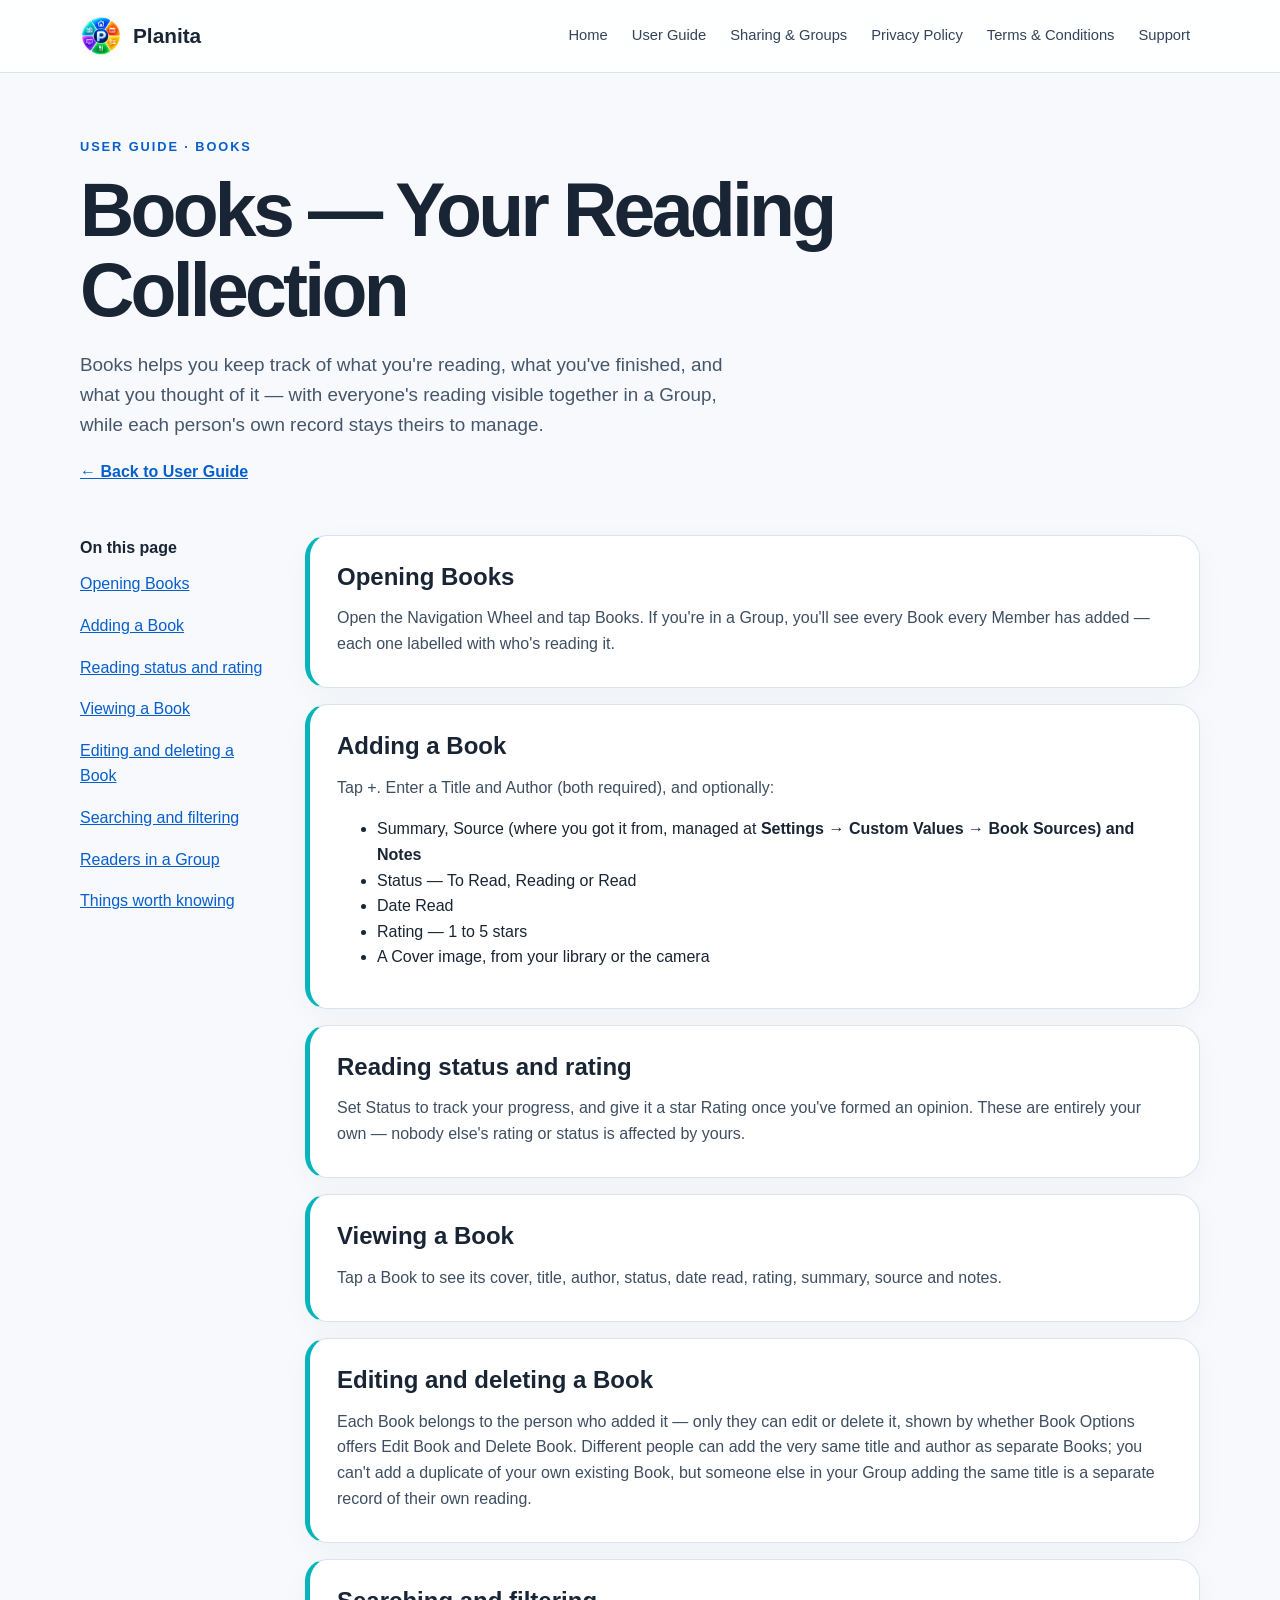
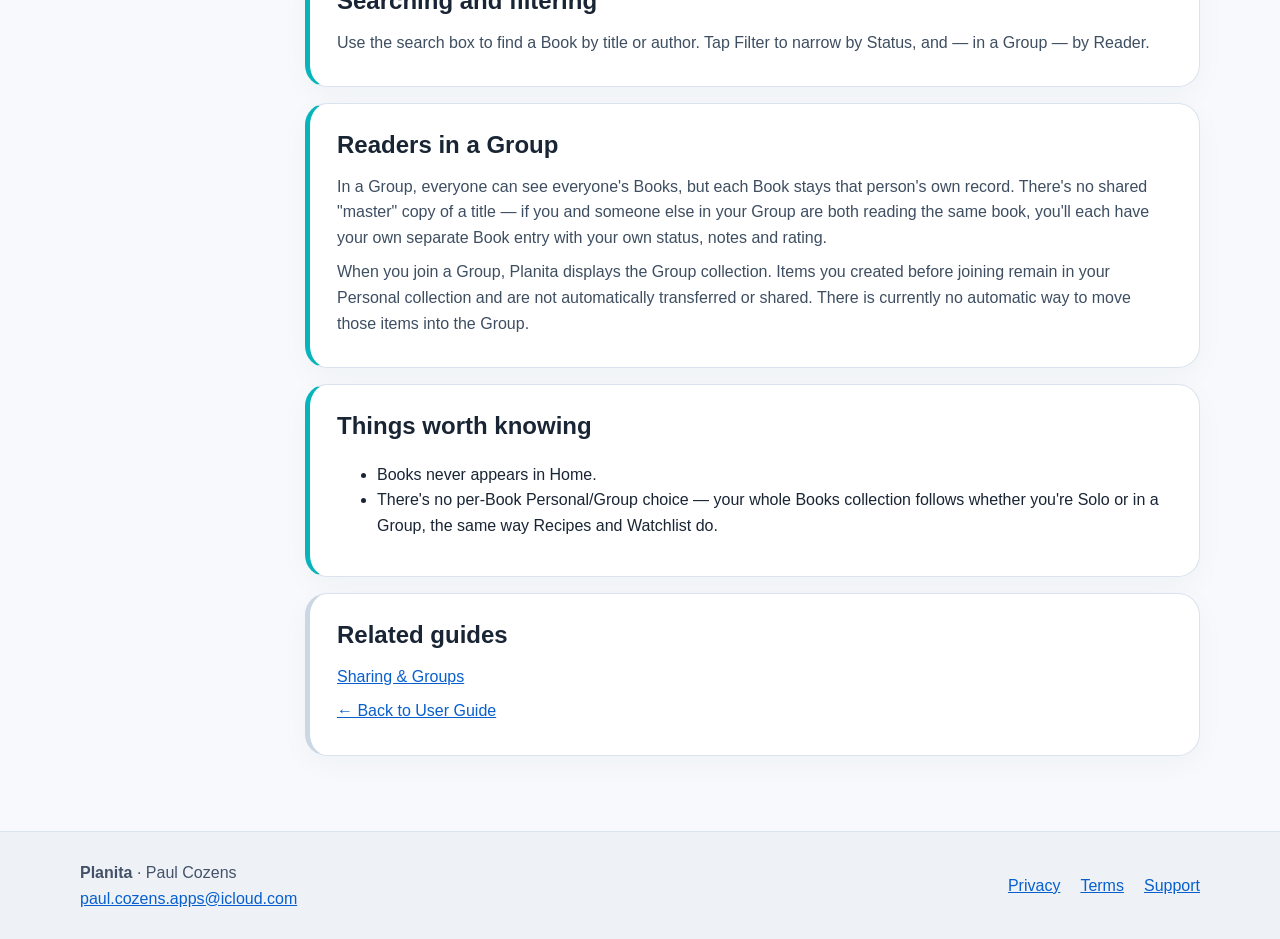
==== books.html @ 1e4706f8 "Added User Guide to Site" ====
<!doctype html><html lang="en-GB"><head><meta charset="utf-8"><meta name="viewport" content="width=device-width,initial-scale=1"><meta name="color-scheme" content="light dark"><meta name="description" content="Planita helps organise events, lists, recipes, films and television, and books."><title>Books — Your Reading Collection · Planita</title><link rel="icon" href="assets/planita-app-icon.png"><link rel="stylesheet" href="assets/site.css"></head><body><a class="skip" href="#main">Skip to content</a><header class="site-header"><div class="shell header-inner"><a class="brand" href="index.html"><img src="assets/planita-app-icon.png" alt="" width="42" height="42"><span>Planita</span></a><nav aria-label="Main navigation"><a href="index.html">Home</a><a href="guide.html">User Guide</a><a href="sharing.html">Sharing & Groups</a><a href="privacy.html">Privacy Policy</a><a href="terms.html">Terms & Conditions</a><a href="support.html">Support</a></nav></div></header><main id="main" class="shell"><div class="page-intro"><p class="eyebrow">User Guide · Books</p><h1>Books — Your Reading Collection</h1><p class="lead">Books helps you keep track of what you&#x27;re reading, what you&#x27;ve finished, and what you thought of it — with everyone&#x27;s reading visible together in a Group, while each person&#x27;s own record stays theirs to manage.</p><p><a class="text-link" href="guide.html">← Back to User Guide</a></p></div><div class="guide-layout"><nav class="contents" aria-label="On this page"><strong>On this page</strong><a href="#opening-books">Opening Books</a><a href="#adding-a-book">Adding a Book</a><a href="#reading-status-and-rating">Reading status and rating</a><a href="#viewing-a-book">Viewing a Book</a><a href="#editing-and-deleting-a-book">Editing and deleting a Book</a><a href="#searching-and-filtering">Searching and filtering</a><a href="#readers-in-a-group">Readers in a Group</a><a href="#things-worth-knowing">Things worth knowing</a></nav><div class="article-stack"><section id="opening-books" class="guide-card books"><h2>Opening Books</h2><p>Open the Navigation Wheel and tap Books. If you&#x27;re in a Group, you&#x27;ll see every Book every Member has added — each one labelled with who&#x27;s reading it.</p></section><section id="adding-a-book" class="guide-card books"><h2>Adding a Book</h2><p>Tap +. Enter a Title and Author (both required), and optionally:</p><ul><li>Summary, Source (where you got it from, managed at <strong>Settings → Custom Values → Book Sources) and Notes</strong></li><li>Status — To Read, Reading or Read</li><li>Date Read</li><li>Rating — 1 to 5 stars</li><li>A Cover image, from your library or the camera</li></ul></section><section id="reading-status-and-rating" class="guide-card books"><h2>Reading status and rating</h2><p>Set Status to track your progress, and give it a star Rating once you&#x27;ve formed an opinion. These are entirely your own — nobody else&#x27;s rating or status is affected by yours.</p></section><section id="viewing-a-book" class="guide-card books"><h2>Viewing a Book</h2><p>Tap a Book to see its cover, title, author, status, date read, rating, summary, source and notes.</p></section><section id="editing-and-deleting-a-book" class="guide-card books"><h2>Editing and deleting a Book</h2><p>Each Book belongs to the person who added it — only they can edit or delete it, shown by whether Book Options offers Edit Book and Delete Book. Different people can add the very same title and author as separate Books; you can&#x27;t add a duplicate of your own existing Book, but someone else in your Group adding the same title is a separate record of their own reading.</p></section><section id="searching-and-filtering" class="guide-card books"><h2>Searching and filtering</h2><p>Use the search box to find a Book by title or author. Tap Filter to narrow by Status, and — in a Group — by Reader.</p></section><section id="readers-in-a-group" class="guide-card books"><h2>Readers in a Group</h2><p>In a Group, everyone can see everyone&#x27;s Books, but each Book stays that person&#x27;s own record. There&#x27;s no shared &quot;master&quot; copy of a title — if you and someone else in your Group are both reading the same book, you&#x27;ll each have your own separate Book entry with your own status, notes and rating.</p><p>When you join a Group, Planita displays the Group collection. Items you created before joining remain in your Personal collection and are not automatically transferred or shared. There is currently no automatic way to move those items into the Group.</p></section><section id="things-worth-knowing" class="guide-card books"><h2>Things worth knowing</h2><ul><li>Books never appears in Home.</li><li>There&#x27;s no per-Book Personal/Group choice — your whole Books collection follows whether you&#x27;re Solo or in a Group, the same way Recipes and Watchlist do.</li></ul></section><div class="guide-card"><h2>Related guides</h2><p><a href="sharing.html">Sharing &amp; Groups</a></p><p><a href="guide.html">← Back to User Guide</a></p></div></div></div></main><footer class="site-footer"><div class="shell"><p><strong>Planita</strong> · Paul Cozens<br><a href="mailto:paul.cozens.apps@icloud.com">paul.cozens.apps@icloud.com</a></p><nav aria-label="Footer navigation"><a href="privacy.html">Privacy</a><a href="terms.html">Terms</a><a href="support.html">Support</a></nav></div></footer></body></html>
---- assets/site.css ----
:root{font-family:-apple-system,BlinkMacSystemFont,"Segoe UI",sans-serif;color:#192534;background:#f7f9fc;line-height:1.6;--line:#dbe3ee;--muted:#536276;--home:#086fed;--calendar:#f87a29;--lists:#fabc24;--recipes:#20c348;--watchlist:#8d47d7;--books:#05b5bb}*{box-sizing:border-box}html{scroll-behavior:smooth}body{margin:0}a{color:#075fcd}a:hover{text-decoration-thickness:2px}a:focus-visible,summary:focus-visible{outline:3px solid #086fed;outline-offset:4px}.shell{width:min(1120px,calc(100% - 40px));margin:auto}.skip{position:absolute;left:-9999px;top:10px;background:white;padding:10px;z-index:9}.skip:focus{left:10px}.site-header{background:rgba(255,255,255,.94);border-bottom:1px solid var(--line)}.header-inner{display:flex;align-items:center;justify-content:space-between;gap:24px;padding:15px 0}.brand{display:flex;align-items:center;gap:11px;color:#192534;text-decoration:none;font-weight:800;font-size:1.3rem;white-space:nowrap}.brand img{border-radius:11px}.site-header nav{display:flex;flex-wrap:wrap;gap:4px}.site-header nav a{color:#334359;text-decoration:none;padding:8px 10px;border-radius:9px;font-size:.92rem}.site-header nav a:hover,.site-header nav a[aria-current]{background:#e8f1ff;color:#075fcd}.hero{display:grid;grid-template-columns:1.25fr .75fr;align-items:center;gap:60px;padding:88px 0 80px}.hero h1{font-size:clamp(3rem,7vw,5.6rem);line-height:1.03;letter-spacing:-.055em;margin:.1em 0 .28em}.eyebrow{color:#075fcd;text-transform:uppercase;letter-spacing:.15em;font-weight:800;font-size:.8rem;margin:0 0 14px}.lead{font-size:1.18rem;color:#46566b;max-width:65ch}.hero-art{display:flex;justify-content:center}.hero-art img{width:min(100%,370px);height:auto;filter:drop-shadow(0 24px 28px rgba(18,52,100,.12))}.actions{display:flex;flex-wrap:wrap;align-items:center;gap:24px;margin-top:30px}.button{display:inline-block;background:#086fed;color:white;padding:13px 20px;border-radius:13px;text-decoration:none;font-weight:700}.button:hover{background:#075fcd}.text-link{font-weight:700}.section-heading{margin:8px 0 26px}.section-heading h2,.split-callout h2{font-size:clamp(2rem,4vw,3rem);line-height:1.15;letter-spacing:-.04em;margin:0}.feature-grid{display:grid;grid-template-columns:repeat(3,1fr);gap:17px}.feature,.guide-card{background:white;border:1px solid var(--line);border-radius:22px;box-shadow:0 8px 30px rgba(29,50,86,.035)}.feature{padding:25px;border-top:5px solid var(--accent)}.feature-mark{display:grid;place-items:center;width:46px;height:46px;background:var(--accent);color:white;border-radius:13px;font-size:1.4rem;font-weight:800}.feature h3{font-size:1.32rem;margin:17px 0 5px}.feature p{margin:0;color:var(--muted)}.home{--accent:var(--home)}.calendar{--accent:var(--calendar)}.lists{--accent:var(--lists)}.recipes{--accent:var(--recipes)}.watchlist{--accent:var(--watchlist)}.books{--accent:var(--books)}.split-callout{display:grid;grid-template-columns:1fr 1fr;gap:50px;background:#eaf2ff;border-radius:24px;padding:38px;margin:70px 0}.split-callout p{margin-top:0}.page-intro{padding:64px 0 34px;max-width:780px}.page-intro h1{font-size:clamp(2.7rem,6vw,4.7rem);line-height:1.06;letter-spacing:-.05em;margin:0}.review-badge{display:inline-block;background:#fff1d4;color:#67430c;border:1px solid #e9c47c;padding:7px 12px;border-radius:9px;font-weight:700;font-size:.9rem}.prose{max-width:780px;padding-bottom:75px}.prose h2{font-size:1.65rem;letter-spacing:-.025em;margin:36px 0 8px}.prose p,.prose li{color:#3e4e61}.prose li{margin:8px 0}.notice{background:#edf4ff;border-left:4px solid #086fed;border-radius:12px;padding:19px 22px;margin:30px 0}.notice p{margin:7px 0 0}.details{display:grid;gap:8px;background:white;border:1px solid var(--line);border-radius:14px;padding:18px}.details div{display:grid;grid-template-columns:140px 1fr}.details dt{font-weight:700}.details dd{margin:0;color:#526176}.guide-layout{display:grid;grid-template-columns:190px 1fr;gap:35px;padding-bottom:75px}.contents{align-self:start;position:sticky;top:20px;display:grid;gap:6px}.contents a{padding:5px 0}.article-stack{display:grid;gap:16px}.guide-card{padding:22px 27px;border-left:5px solid var(--accent,#cbd7e5);scroll-margin-top:20px}.guide-card h2{margin:0 0 7px;font-size:1.5rem}.guide-card p{margin:9px 0;color:#3e4e61}details{background:white;border:1px solid var(--line);border-radius:12px;margin:10px 0;padding:14px 18px}summary{cursor:pointer;font-weight:700}.site-footer{border-top:1px solid var(--line);background:#eef2f7;padding:28px 0;color:#435268}.site-footer .shell{display:flex;align-items:center;flex-wrap:wrap;justify-content:space-between;gap:14px}.site-footer p{margin:0}.site-footer nav{display:flex;gap:20px}.site-footer .small{width:100%;font-size:.82rem;color:#66758a}@media(max-width:760px){.header-inner{display:block}.site-header nav{margin-top:12px}.site-header nav a{font-size:.84rem;padding:6px}.hero{grid-template-columns:1fr;gap:22px;padding:54px 0}.hero-art{grid-row:1;justify-content:flex-start}.hero-art img{width:150px}.feature-grid{grid-template-columns:repeat(2,1fr)}.split-callout{grid-template-columns:1fr;gap:15px;padding:26px}.guide-layout{grid-template-columns:1fr}.contents{position:static;display:flex;flex-wrap:wrap;gap:8px}.contents strong{width:100%}.contents a{background:#e8f1ff;padding:5px 10px;border-radius:8px}.page-intro{padding-top:44px}}@media(max-width:480px){.shell{width:min(100% - 28px,1120px)}.feature-grid{grid-template-columns:1fr}.hero h1{font-size:3.1rem}.details div{grid-template-columns:1fr}.site-footer .shell{display:block}.site-footer nav{margin:13px 0}}@media(prefers-color-scheme:dark){:root{color:#eaf1fb;background:#101723;--line:#344357;--muted:#bac7d9}.site-header{background:#172232}.brand,.site-header nav a{color:#eaf1fb}.site-header nav a:hover,.site-header nav a[aria-current]{background:#183e71;color:#f5f9ff}.lead,.feature p,.guide-card p,.prose p,.prose li{color:#c0cede}.feature,.guide-card,details,.details{background:#1a2637}.split-callout,.notice{background:#172d4b}.site-footer{background:#172232;color:#d4dfeb}.details dd,.site-footer .small{color:#bac7d9}a{color:#7ab4ff}.eyebrow{color:#7ab4ff}.button{color:white}.review-badge{background:#513c1e;color:#ffdfa7;border-color:#866638}.contents a{background:#183e71}.skip{background:#1a2637}}
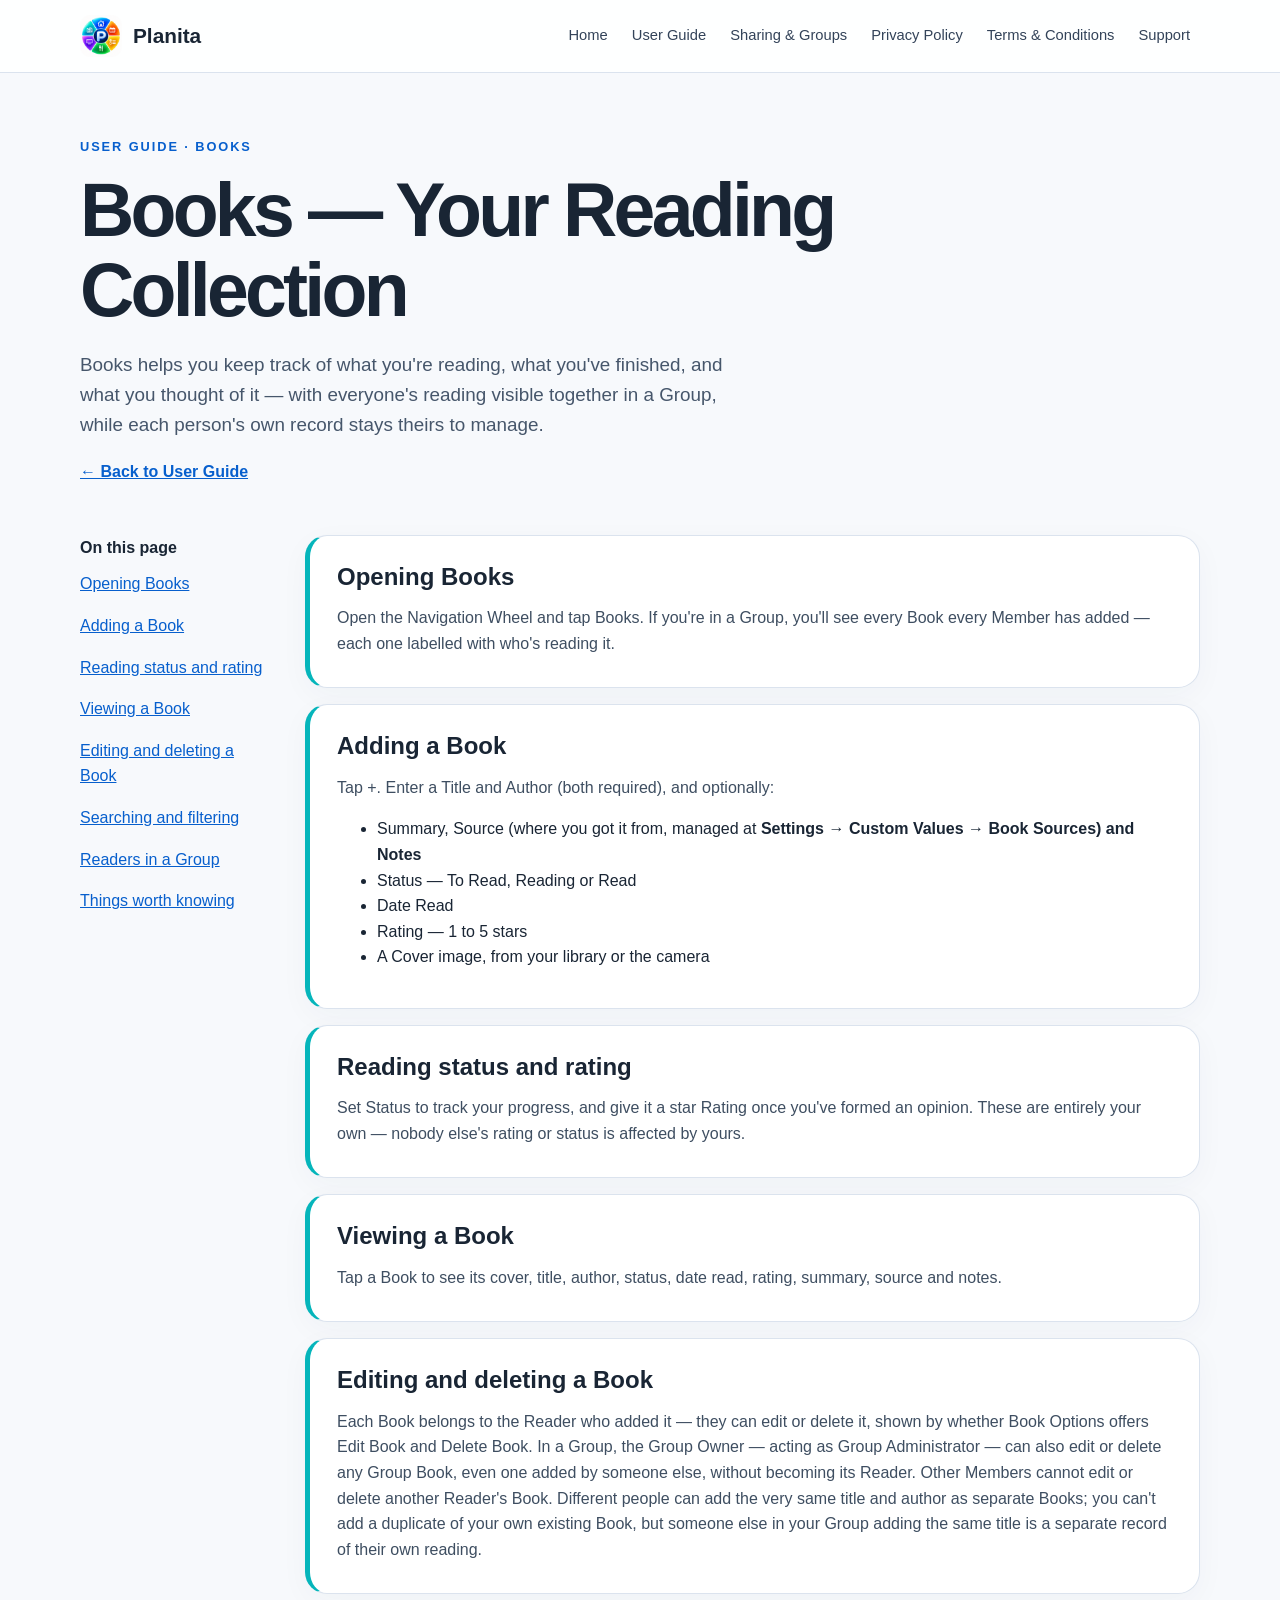
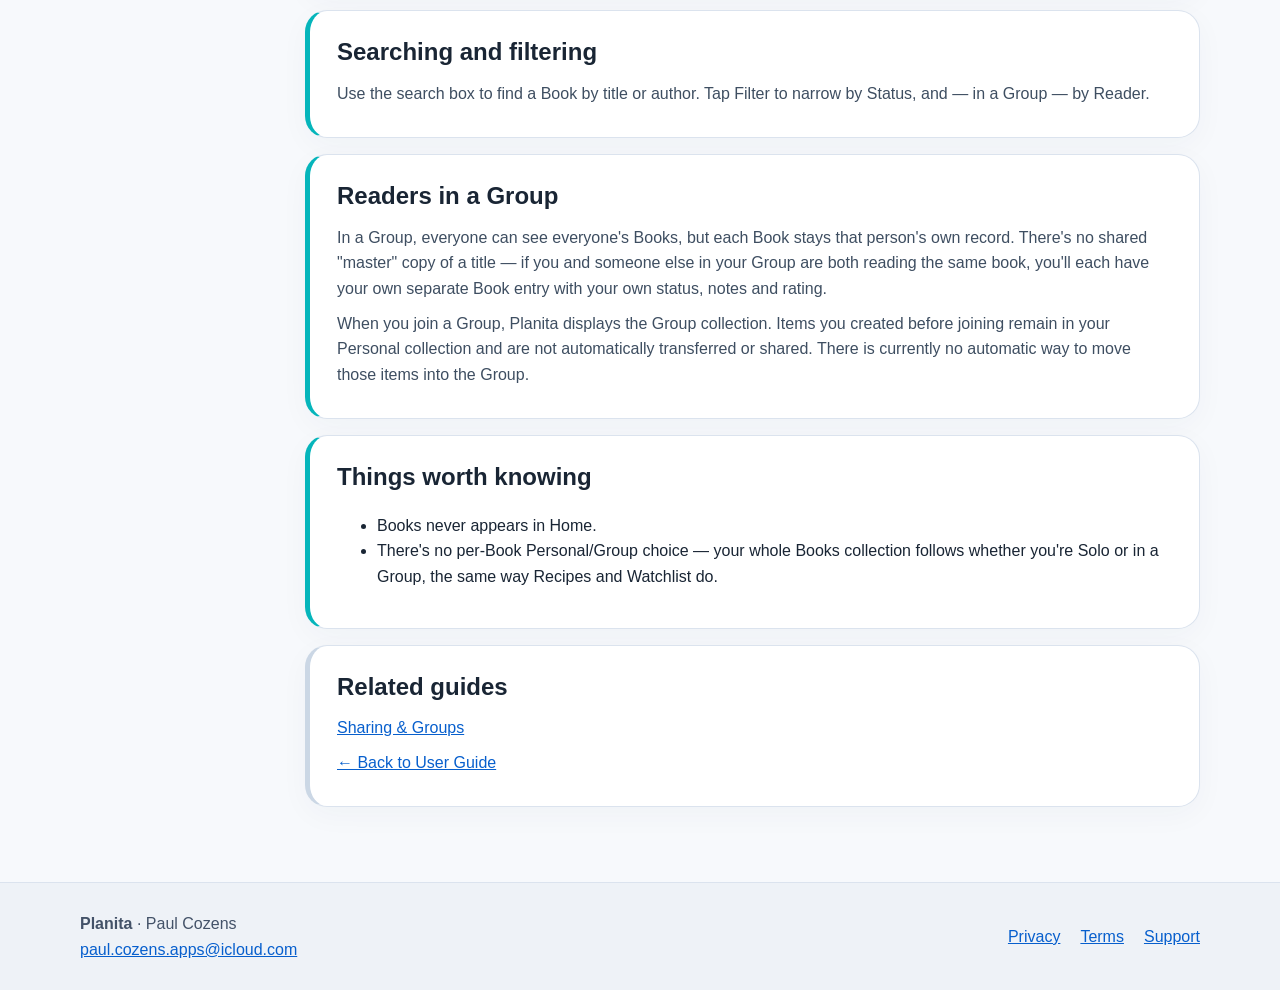
==== commit 7e4141f9: "Updated Terms and Conditions" ====
--- a/books.html
+++ b/books.html
@@ -1 +1 @@
-<!doctype html><html lang="en-GB"><head><meta charset="utf-8"><meta name="viewport" content="width=device-width,initial-scale=1"><meta name="color-scheme" content="light dark"><meta name="description" content="Planita helps organise events, lists, recipes, films and television, and books."><title>Books — Your Reading Collection · Planita</title><link rel="icon" href="assets/planita-app-icon.png"><link rel="stylesheet" href="assets/site.css"></head><body><a class="skip" href="#main">Skip to content</a><header class="site-header"><div class="shell header-inner"><a class="brand" href="index.html"><img src="assets/planita-app-icon.png" alt="" width="42" height="42"><span>Planita</span></a><nav aria-label="Main navigation"><a href="index.html">Home</a><a href="guide.html">User Guide</a><a href="sharing.html">Sharing & Groups</a><a href="privacy.html">Privacy Policy</a><a href="terms.html">Terms & Conditions</a><a href="support.html">Support</a></nav></div></header><main id="main" class="shell"><div class="page-intro"><p class="eyebrow">User Guide · Books</p><h1>Books — Your Reading Collection</h1><p class="lead">Books helps you keep track of what you&#x27;re reading, what you&#x27;ve finished, and what you thought of it — with everyone&#x27;s reading visible together in a Group, while each person&#x27;s own record stays theirs to manage.</p><p><a class="text-link" href="guide.html">← Back to User Guide</a></p></div><div class="guide-layout"><nav class="contents" aria-label="On this page"><strong>On this page</strong><a href="#opening-books">Opening Books</a><a href="#adding-a-book">Adding a Book</a><a href="#reading-status-and-rating">Reading status and rating</a><a href="#viewing-a-book">Viewing a Book</a><a href="#editing-and-deleting-a-book">Editing and deleting a Book</a><a href="#searching-and-filtering">Searching and filtering</a><a href="#readers-in-a-group">Readers in a Group</a><a href="#things-worth-knowing">Things worth knowing</a></nav><div class="article-stack"><section id="opening-books" class="guide-card books"><h2>Opening Books</h2><p>Open the Navigation Wheel and tap Books. If you&#x27;re in a Group, you&#x27;ll see every Book every Member has added — each one labelled with who&#x27;s reading it.</p></section><section id="adding-a-book" class="guide-card books"><h2>Adding a Book</h2><p>Tap +. Enter a Title and Author (both required), and optionally:</p><ul><li>Summary, Source (where you got it from, managed at <strong>Settings → Custom Values → Book Sources) and Notes</strong></li><li>Status — To Read, Reading or Read</li><li>Date Read</li><li>Rating — 1 to 5 stars</li><li>A Cover image, from your library or the camera</li></ul></section><section id="reading-status-and-rating" class="guide-card books"><h2>Reading status and rating</h2><p>Set Status to track your progress, and give it a star Rating once you&#x27;ve formed an opinion. These are entirely your own — nobody else&#x27;s rating or status is affected by yours.</p></section><section id="viewing-a-book" class="guide-card books"><h2>Viewing a Book</h2><p>Tap a Book to see its cover, title, author, status, date read, rating, summary, source and notes.</p></section><section id="editing-and-deleting-a-book" class="guide-card books"><h2>Editing and deleting a Book</h2><p>Each Book belongs to the person who added it — only they can edit or delete it, shown by whether Book Options offers Edit Book and Delete Book. Different people can add the very same title and author as separate Books; you can&#x27;t add a duplicate of your own existing Book, but someone else in your Group adding the same title is a separate record of their own reading.</p></section><section id="searching-and-filtering" class="guide-card books"><h2>Searching and filtering</h2><p>Use the search box to find a Book by title or author. Tap Filter to narrow by Status, and — in a Group — by Reader.</p></section><section id="readers-in-a-group" class="guide-card books"><h2>Readers in a Group</h2><p>In a Group, everyone can see everyone&#x27;s Books, but each Book stays that person&#x27;s own record. There&#x27;s no shared &quot;master&quot; copy of a title — if you and someone else in your Group are both reading the same book, you&#x27;ll each have your own separate Book entry with your own status, notes and rating.</p><p>When you join a Group, Planita displays the Group collection. Items you created before joining remain in your Personal collection and are not automatically transferred or shared. There is currently no automatic way to move those items into the Group.</p></section><section id="things-worth-knowing" class="guide-card books"><h2>Things worth knowing</h2><ul><li>Books never appears in Home.</li><li>There&#x27;s no per-Book Personal/Group choice — your whole Books collection follows whether you&#x27;re Solo or in a Group, the same way Recipes and Watchlist do.</li></ul></section><div class="guide-card"><h2>Related guides</h2><p><a href="sharing.html">Sharing &amp; Groups</a></p><p><a href="guide.html">← Back to User Guide</a></p></div></div></div></main><footer class="site-footer"><div class="shell"><p><strong>Planita</strong> · Paul Cozens<br><a href="mailto:paul.cozens.apps@icloud.com">paul.cozens.apps@icloud.com</a></p><nav aria-label="Footer navigation"><a href="privacy.html">Privacy</a><a href="terms.html">Terms</a><a href="support.html">Support</a></nav></div></footer></body></html>+<!doctype html><html lang="en-GB"><head><meta charset="utf-8"><meta name="viewport" content="width=device-width,initial-scale=1"><meta name="color-scheme" content="light dark"><meta name="description" content="Planita helps organise events, lists, recipes, films and television, and books."><title>Books — Your Reading Collection · Planita</title><link rel="icon" href="assets/planita-app-icon.png"><link rel="stylesheet" href="assets/site.css"></head><body><a class="skip" href="#main">Skip to content</a><header class="site-header"><div class="shell header-inner"><a class="brand" href="index.html"><img src="assets/planita-app-icon.png" alt="" width="42" height="42"><span>Planita</span></a><nav aria-label="Main navigation"><a href="index.html">Home</a><a href="guide.html">User Guide</a><a href="sharing.html">Sharing & Groups</a><a href="privacy.html">Privacy Policy</a><a href="terms.html">Terms & Conditions</a><a href="support.html">Support</a></nav></div></header><main id="main" class="shell"><div class="page-intro"><p class="eyebrow">User Guide · Books</p><h1>Books — Your Reading Collection</h1><p class="lead">Books helps you keep track of what you&#x27;re reading, what you&#x27;ve finished, and what you thought of it — with everyone&#x27;s reading visible together in a Group, while each person&#x27;s own record stays theirs to manage.</p><p><a class="text-link" href="guide.html">← Back to User Guide</a></p></div><div class="guide-layout"><nav class="contents" aria-label="On this page"><strong>On this page</strong><a href="#opening-books">Opening Books</a><a href="#adding-a-book">Adding a Book</a><a href="#reading-status-and-rating">Reading status and rating</a><a href="#viewing-a-book">Viewing a Book</a><a href="#editing-and-deleting-a-book">Editing and deleting a Book</a><a href="#searching-and-filtering">Searching and filtering</a><a href="#readers-in-a-group">Readers in a Group</a><a href="#things-worth-knowing">Things worth knowing</a></nav><div class="article-stack"><section id="opening-books" class="guide-card books"><h2>Opening Books</h2><p>Open the Navigation Wheel and tap Books. If you&#x27;re in a Group, you&#x27;ll see every Book every Member has added — each one labelled with who&#x27;s reading it.</p></section><section id="adding-a-book" class="guide-card books"><h2>Adding a Book</h2><p>Tap +. Enter a Title and Author (both required), and optionally:</p><ul><li>Summary, Source (where you got it from, managed at <strong>Settings → Custom Values → Book Sources) and Notes</strong></li><li>Status — To Read, Reading or Read</li><li>Date Read</li><li>Rating — 1 to 5 stars</li><li>A Cover image, from your library or the camera</li></ul></section><section id="reading-status-and-rating" class="guide-card books"><h2>Reading status and rating</h2><p>Set Status to track your progress, and give it a star Rating once you&#x27;ve formed an opinion. These are entirely your own — nobody else&#x27;s rating or status is affected by yours.</p></section><section id="viewing-a-book" class="guide-card books"><h2>Viewing a Book</h2><p>Tap a Book to see its cover, title, author, status, date read, rating, summary, source and notes.</p></section><section id="editing-and-deleting-a-book" class="guide-card books"><h2>Editing and deleting a Book</h2><p>Each Book belongs to the Reader who added it — they can edit or delete it, shown by whether Book Options offers Edit Book and Delete Book. In a Group, the Group Owner — acting as Group Administrator — can also edit or delete any Group Book, even one added by someone else, without becoming its Reader. Other Members cannot edit or delete another Reader&#x27;s Book. Different people can add the very same title and author as separate Books; you can&#x27;t add a duplicate of your own existing Book, but someone else in your Group adding the same title is a separate record of their own reading.</p></section><section id="searching-and-filtering" class="guide-card books"><h2>Searching and filtering</h2><p>Use the search box to find a Book by title or author. Tap Filter to narrow by Status, and — in a Group — by Reader.</p></section><section id="readers-in-a-group" class="guide-card books"><h2>Readers in a Group</h2><p>In a Group, everyone can see everyone&#x27;s Books, but each Book stays that person&#x27;s own record. There&#x27;s no shared &quot;master&quot; copy of a title — if you and someone else in your Group are both reading the same book, you&#x27;ll each have your own separate Book entry with your own status, notes and rating.</p><p>When you join a Group, Planita displays the Group collection. Items you created before joining remain in your Personal collection and are not automatically transferred or shared. There is currently no automatic way to move those items into the Group.</p></section><section id="things-worth-knowing" class="guide-card books"><h2>Things worth knowing</h2><ul><li>Books never appears in Home.</li><li>There&#x27;s no per-Book Personal/Group choice — your whole Books collection follows whether you&#x27;re Solo or in a Group, the same way Recipes and Watchlist do.</li></ul></section><div class="guide-card"><h2>Related guides</h2><p><a href="sharing.html">Sharing &amp; Groups</a></p><p><a href="guide.html">← Back to User Guide</a></p></div></div></div></main><footer class="site-footer"><div class="shell"><p><strong>Planita</strong> · Paul Cozens<br><a href="mailto:paul.cozens.apps@icloud.com">paul.cozens.apps@icloud.com</a></p><nav aria-label="Footer navigation"><a href="privacy.html">Privacy</a><a href="terms.html">Terms</a><a href="support.html">Support</a></nav></div></footer></body></html>
